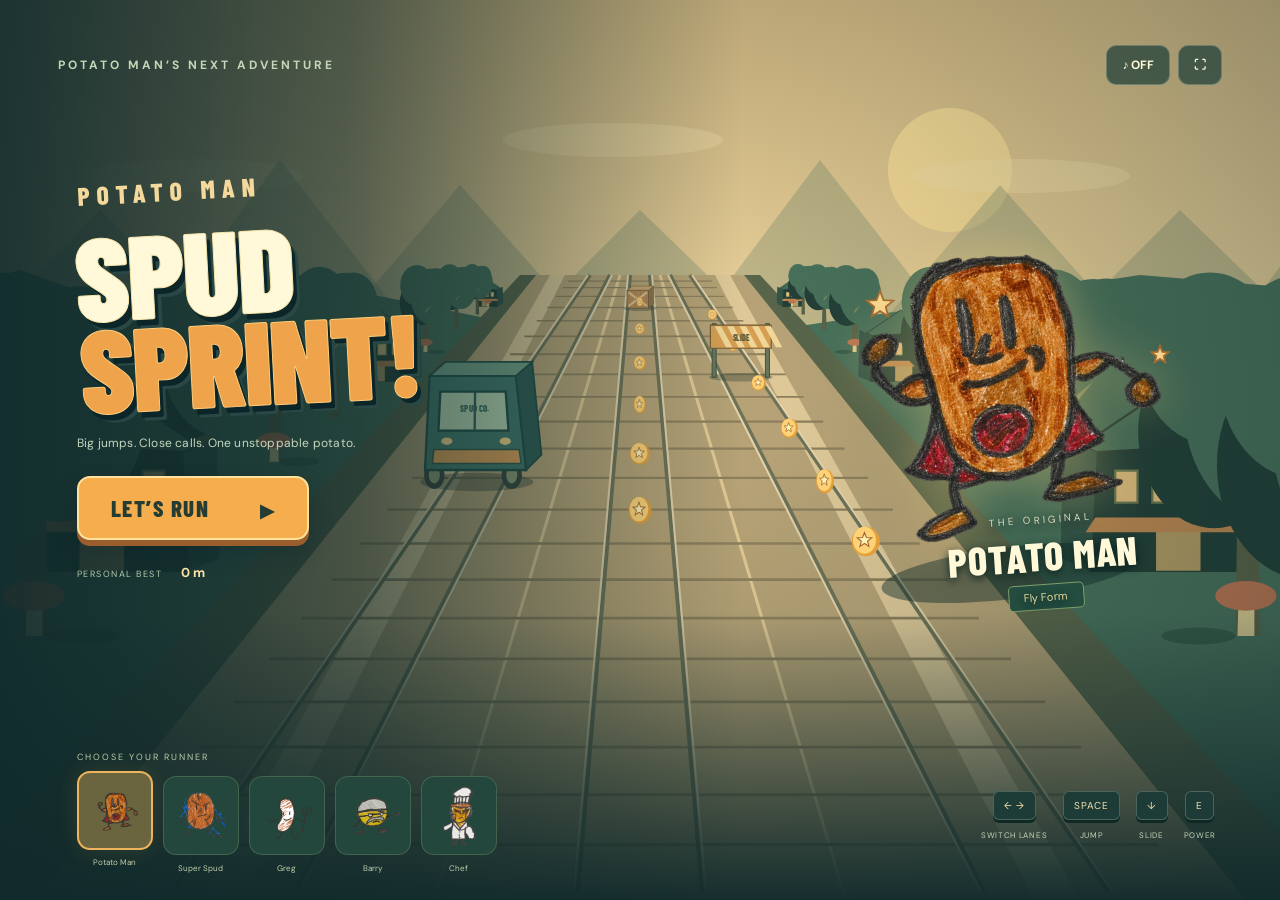
==== index.html @ bb44c64e "Build Spud Sprint full-screen runner with five Potato Man heroes Replace the website-style platforme" ====
<!doctype html><html lang="en"><head><meta charset="utf-8"><meta name="viewport" content="width=device-width,initial-scale=1,viewport-fit=cover"><meta name="theme-color" content="#172b2b"><title>Potato Man · Spud Sprint</title><link rel="stylesheet" href="style.css"></head><body>
<div id="game-shell"><canvas id="game" width="1600" height="900" aria-label="Three-lane Potato Man runner. Left and right change lanes, Space jumps, Down slides, E activates power, Escape pauses." tabindex="0"></canvas>
<div id="hud" class="hidden"><div class="hud-left"><button id="pause" aria-label="Pause">Ⅱ</button><span class="score-label">DISTANCE<strong id="distance">00000 m</strong></span></div><div class="hud-right"><span id="hearts">♥ ♥ ♥</span><span class="coin-counter">✦ <b id="coins">0</b></span><button id="power" aria-label="Activate hero power">ϟ <span id="power-label">READY</span></button></div></div>
<div id="menu" class="screen"><div class="menu-top"><span class="game-badge">POTATO MAN’S NEXT ADVENTURE</span><div><button id="sound" class="round" aria-label="Toggle sound">♪ OFF</button><button id="fullscreen" class="round" aria-label="Fullscreen">⛶</button></div></div><div class="title-block"><div class="mini-title">POTATO MAN</div><h1>SPUD<br><span>SPRINT!</span></h1><p>Big jumps. Close calls. One unstoppable potato.</p><button id="play" class="run-button">LET’S RUN <span>▶</span></button><div class="best">PERSONAL BEST <b id="best">0 m</b></div></div><div class="hero-caption"><span>THE ORIGINAL</span><b id="selected-name">POTATO MAN</b><small id="selected-power">Fly Form</small></div><div class="bottom-menu"><div class="crew"><span class="crew-label">CHOOSE YOUR RUNNER</span><div id="hero-list"></div></div><div class="control-guide"><span><kbd>← →</kbd> SWITCH LANES</span><span><kbd>SPACE</kbd> JUMP</span><span><kbd>↓</kbd> SLIDE</span><span><kbd>E</kbd> POWER</span></div></div></div>
<div id="overlay" class="screen hidden"><div class="result"><p id="result-kicker">TAKE A BREATHER</p><h2 id="result-title">PAUSED</h2><p id="result-message"></p><button id="resume" class="run-button">KEEP RUNNING ▶</button><button id="home" class="text-button">BACK TO MENU</button></div></div>
<div id="touch" class="hidden"><button data-action="left" aria-label="Left lane">◀</button><button data-action="right" aria-label="Right lane">▶</button><div></div><button data-action="slide" aria-label="Slide">↓</button><button data-action="jump" aria-label="Jump">↑</button></div><div id="toast" class="hidden"></div>
</div><script src="core.js"></script><script src="app.js"></script></body></html>
---- style.css ----
@import url('https://fonts.googleapis.com/css2?family=Barlow+Condensed:wght@600;700;800;900&family=DM+Sans:wght@500;600;700&display=swap');
*{box-sizing:border-box}html,body{margin:0;width:100%;height:100%;overflow:hidden;background:#152c2b;color:#fff9d9;font-family:'DM Sans',sans-serif;user-select:none}button{font:inherit;color:inherit;cursor:pointer;touch-action:manipulation}button:focus-visible,canvas:focus-visible{outline:3px solid #ffd36e;outline-offset:-4px}#game-shell{position:relative;width:100vw;height:100svh;overflow:hidden;background:#152c2b}canvas{position:absolute;inset:0;width:100%;height:100%;object-fit:cover;touch-action:none}.screen{position:absolute;inset:0}#menu{background:linear-gradient(90deg,#102a2be8 0%,#102a2b9c 28%,#17353100 58%),linear-gradient(0deg,#102a2bf5,transparent 32%)}.menu-top{position:absolute;top:5%;left:4.5%;right:4.5%;display:flex;align-items:center;justify-content:space-between}.game-badge{letter-spacing:3px;font:700 12px 'DM Sans',sans-serif;color:#c4d7b9}.round{border:1px solid #c5d5ba50;background:#183a36b0;padding:11px 15px;border-radius:10px;font-size:12px;font-weight:700;margin-left:8px}.title-block{position:absolute;left:6%;top:19%}.mini-title{font:800 clamp(16px,2vw,30px) 'Barlow Condensed','Arial Black',sans-serif;letter-spacing:7px;color:#f5d99c;transform:rotate(-3deg)}h1{font:900 clamp(64px,9.2vw,154px)/.78 'Barlow Condensed','Arial Black',sans-serif;letter-spacing:-2px;margin:20px 0 24px;transform:rotate(-3deg);text-shadow:4px 6px 0 #0c2528,7px 9px 0 #294744;-webkit-text-stroke:1px #f7e6ae}h1 span{color:#efa34a;-webkit-text-stroke:1px #ffcd7c}.title-block>p{font-size:12px;color:#c4d7be;letter-spacing:.2px;margin:29px 0 25px}.run-button{background:#f5ad4e;border:2px solid #ffe29b;border-radius:13px;color:#243c32;box-shadow:0 6px 0 #9a5d2d,0 12px 24px #061b253d;padding:16px 32px;min-width:210px;font:800 23px 'Barlow Condensed','Arial Black',sans-serif;letter-spacing:1.5px;transition:transform .15s,box-shadow .15s}.run-button span{margin-left:44px;font-size:18px}.run-button:hover{background:#ffc56d;transform:translateY(-2px)}.run-button:active{transform:translateY(4px);box-shadow:0 2px 0 #9a5d2d}.best{font-size:9px;letter-spacing:1.5px;margin:24px 0;color:#b7c8ae}.best b{margin-left:15px;color:#ffe3a6;font-size:13px;letter-spacing:0}.hero-caption{position:absolute;right:11%;top:57%;display:flex;flex-direction:column;align-items:center;transform:rotate(-4deg);text-shadow:0 3px 8px #102520}.hero-caption span{font-size:10px;letter-spacing:3px;color:#d9dabb}.hero-caption b{font:800 clamp(23px,3.1vw,48px) 'Barlow Condensed','Arial Black',sans-serif;letter-spacing:1px;margin:5px 0}.hero-caption small{background:#244c3f;padding:5px 15px;border:1px solid #7e9e6c;border-radius:5px;font-size:11px;color:#e3d79e}.bottom-menu{position:absolute;bottom:5%;left:6%;right:5%;display:flex;align-items:end;justify-content:space-between;gap:20px}.crew-label{font-size:9px;letter-spacing:2px;color:#b9cbaa;display:block;margin-bottom:13px}#hero-list{display:flex;gap:10px}.hero-card{position:relative;width:76px;height:79px;background:#23473c;border:1px solid #a6bb873d;border-radius:13px;padding:5px;transition:transform .15s}.hero-card.selected{border:2px solid #edb45d;background:#6a653e;box-shadow:0 0 22px #e7ad3c23;transform:translateY(-5px)}.hero-card img{width:100%;height:100%;object-fit:contain}.hero-card small{position:absolute;bottom:-19px;left:50%;translate:-50% 0;white-space:nowrap;font-size:8px;color:#c2d0ac}.control-guide{display:flex;gap:16px;margin-bottom:15px;color:#c2d4b8;font-size:8px;letter-spacing:.7px}.control-guide span{display:flex;flex-direction:column;align-items:center;gap:10px}kbd{font-family:inherit;font-size:10px;padding:7px 10px;border:1px solid #a3b9a655;border-radius:6px;background:#1d3b37;color:#f4dfad;box-shadow:0 3px 0 #102925}.hidden{display:none!important}#hud{position:absolute;top:4%;left:3%;right:3%;display:flex;justify-content:space-between;pointer-events:none}.hud-left,.hud-right{display:flex;gap:22px;align-items:start}.hud-right{align-items:center}#hud button{pointer-events:auto;border:1px solid #ecdfb270;border-radius:12px;background:#193c38ce}#pause{width:47px;height:45px;font-size:21px}.score-label{font-size:9px;letter-spacing:2px;color:#e7e9ce}.score-label strong{display:block;font:800 36px/1.2 'Barlow Condensed','Arial Black',sans-serif;color:#fff4d6;letter-spacing:1px}#hearts{color:#f1b581;font-size:22px;text-shadow:2px 2px #744333;letter-spacing:3px}.coin-counter{font-size:25px;color:#ffce66;text-shadow:2px 2px #614f24}.coin-counter b{font:800 31px 'Barlow Condensed','Arial Black',sans-serif;color:#fff6dc}#power{padding:10px 14px;color:#ffce66;font-size:21px}#power span{font-size:9px;letter-spacing:1px;vertical-align:middle;margin-left:5px}#overlay{display:grid;place-items:center;background:#102a2bc9;backdrop-filter:blur(5px)}.result{text-align:center;border:1px solid #a6b78855;background:#204039ed;padding:35px 60px;border-radius:24px;box-shadow:0 20px 90px #041c27aa;max-width:90vw}.result>p:first-child{font-size:10px;letter-spacing:3px;color:#d2d8b5}.result h2{font:900 75px/.9 'Barlow Condensed','Arial Black',sans-serif;letter-spacing:1px;color:#f4c36d;margin:22px 0}.result>p{font-size:13px;color:#d6e0bc;line-height:1.8}.result .run-button{margin:18px 0}.text-button{display:block;border:0;background:none;color:#b7caaa;font-size:10px;letter-spacing:1.5px;margin:10px auto;padding:10px}#toast{position:absolute;left:50%;top:18%;translate:-50% 0;background:#213e36db;border:1px solid #d0bb75;border-radius:10px;padding:12px 24px;font-size:12px;letter-spacing:1px;text-align:center;pointer-events:none}#touch{position:absolute;bottom:3%;left:3%;right:3%;display:none;gap:8px;pointer-events:none}#touch div{flex:1}#touch button{pointer-events:auto;border:1px solid #eadca780;background:#23453bc7;border-radius:12px;width:49px;height:45px;font-size:22px}@media(pointer:coarse){#touch:not(.hidden){display:flex}.control-guide{display:none}}@media(max-height:600px){h1{font-size:clamp(58px,8vw,110px);margin:13px 0}.title-block>p{margin:18px 0;font-size:10px}.mini-title{font-size:17px}.run-button{padding:10px 22px;min-width:170px;font-size:20px}.best{margin:13px 0;font-size:8px}.bottom-menu{bottom:6%}.hero-card{width:53px;height:56px}.hero-card small{font-size:7px}.crew-label{margin-bottom:8px}.title-block{top:18%}.hero-caption{top:60%}.result{padding:15px 40px}.result h2{font-size:52px;margin:12px 0}.result .run-button{margin:10px 0}.hud-left,.hud-right{gap:12px}.score-label strong{font-size:29px}#hearts{font-size:17px}}@media(max-width:600px) and (orientation:portrait){.game-badge{font-size:8px;letter-spacing:1px}.menu-top{top:3%}.round{padding:9px}.title-block{top:17%;left:8%}h1{font-size:95px}.mini-title{font-size:21px}.title-block>p{max-width:190px;font-size:11px;line-height:1.7}.hero-caption{right:7%;top:62%}.hero-caption b{font-size:30px}.hero-caption small{font-size:9px}.bottom-menu{left:7%;bottom:7%}.hero-card{width:52px;height:61px}#hero-list{gap:8px}.control-guide{display:none}#hud{top:3%}.hud-left,.hud-right{gap:8px}#hearts{font-size:15px;letter-spacing:1px}.score-label{font-size:7px}.score-label strong{font-size:25px}#power{padding:7px}#power span{font-size:8px}.coin-counter{font-size:18px}.coin-counter b{font-size:24px}#pause{width:34px;height:36px}.result{padding:25px}.result h2{font-size:58px}}
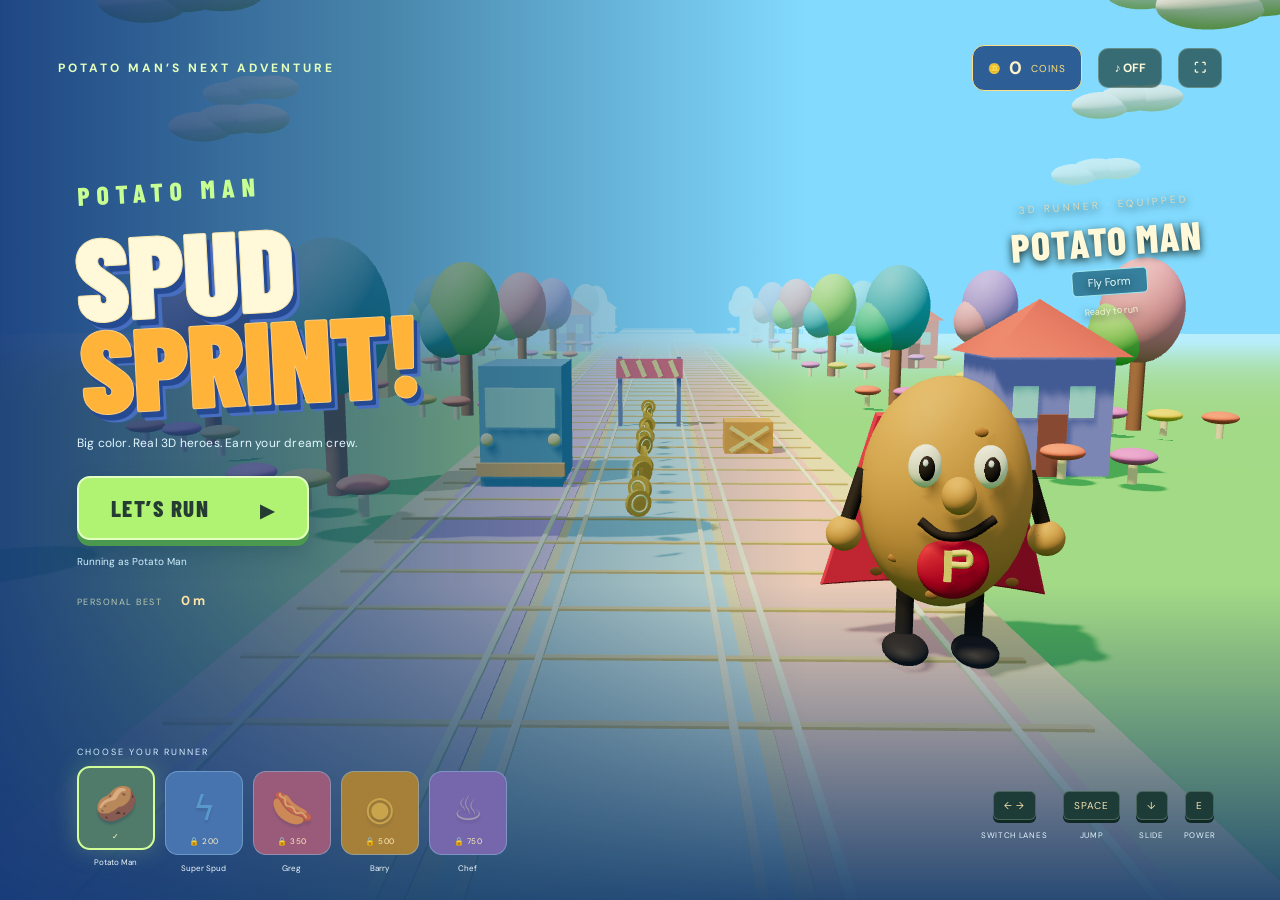
==== commit 0825f99d: "Add animated 3D heroes, colorful world and earned-coin character unlocks Preserve existing balances," ====
--- a/index.html
+++ b/index.html
@@ -1,7 +1,7 @@
 <!doctype html><html lang="en"><head><meta charset="utf-8"><meta name="viewport" content="width=device-width,initial-scale=1,viewport-fit=cover"><meta name="theme-color" content="#172b2b"><title>Potato Man · Spud Sprint</title><link rel="stylesheet" href="style.css"></head><body>
 <div id="game-shell"><canvas id="game" width="1600" height="900" aria-label="Three-lane Potato Man runner. Left and right change lanes, Space jumps, Down slides, E activates power, Escape pauses." tabindex="0"></canvas>
-<div id="hud" class="hidden"><div class="hud-left"><button id="pause" aria-label="Pause">Ⅱ</button><span class="score-label">DISTANCE<strong id="distance">00000 m</strong></span></div><div class="hud-right"><span id="hearts">♥ ♥ ♥</span><span class="coin-counter">✦ <b id="coins">0</b></span><button id="power" aria-label="Activate hero power">ϟ <span id="power-label">READY</span></button></div></div>
-<div id="menu" class="screen"><div class="menu-top"><span class="game-badge">POTATO MAN’S NEXT ADVENTURE</span><div><button id="sound" class="round" aria-label="Toggle sound">♪ OFF</button><button id="fullscreen" class="round" aria-label="Fullscreen">⛶</button></div></div><div class="title-block"><div class="mini-title">POTATO MAN</div><h1>SPUD<br><span>SPRINT!</span></h1><p>Big jumps. Close calls. One unstoppable potato.</p><button id="play" class="run-button">LET’S RUN <span>▶</span></button><div class="best">PERSONAL BEST <b id="best">0 m</b></div></div><div class="hero-caption"><span>THE ORIGINAL</span><b id="selected-name">POTATO MAN</b><small id="selected-power">Fly Form</small></div><div class="bottom-menu"><div class="crew"><span class="crew-label">CHOOSE YOUR RUNNER</span><div id="hero-list"></div></div><div class="control-guide"><span><kbd>← →</kbd> SWITCH LANES</span><span><kbd>SPACE</kbd> JUMP</span><span><kbd>↓</kbd> SLIDE</span><span><kbd>E</kbd> POWER</span></div></div></div>
+<div id="hud" class="hidden"><div class="hud-left"><button id="pause" aria-label="Pause">Ⅱ</button><span class="score-label">DISTANCE<strong id="distance">00000 m</strong></span></div><div class="hud-right"><span id="hearts">♥ ♥ ♥</span><span class="coin-counter">✦ <b id="coins">0</b><small id="wallet-run">BANK 0</small></span><button id="power" aria-label="Activate hero power">ϟ <span id="power-label">READY</span></button></div></div>
+<div id="menu" class="screen"><div class="menu-top"><span class="game-badge">POTATO MAN’S NEXT ADVENTURE</span><div class="menu-tools"><span class="wallet-badge">🪙 <b id="bank">0</b> COINS</span><button id="sound" class="round" aria-label="Toggle sound">♪ OFF</button><button id="fullscreen" class="round" aria-label="Fullscreen">⛶</button></div></div><div class="title-block"><div class="mini-title">POTATO MAN</div><h1>SPUD<br><span>SPRINT!</span></h1><p>Big color. Real 3D heroes. Earn your dream crew.</p><button id="play" class="run-button">LET’S RUN <span>▶</span></button><div id="equipped"></div><div class="best">PERSONAL BEST <b id="best">0 m</b></div></div><div class="hero-caption"><span id="hero-tag">3D RUNNER · EQUIPPED</span><b id="selected-name">POTATO MAN</b><small id="selected-power">Fly Form</small><button id="unlock" class="unlock-button hidden">UNLOCK</button><span id="unlock-note">Ready to run</span></div><div class="bottom-menu"><div class="crew"><span class="crew-label">CHOOSE YOUR RUNNER</span><div id="hero-list"></div></div><div class="control-guide"><span><kbd>← →</kbd> SWITCH LANES</span><span><kbd>SPACE</kbd> JUMP</span><span><kbd>↓</kbd> SLIDE</span><span><kbd>E</kbd> POWER</span></div></div></div>
 <div id="overlay" class="screen hidden"><div class="result"><p id="result-kicker">TAKE A BREATHER</p><h2 id="result-title">PAUSED</h2><p id="result-message"></p><button id="resume" class="run-button">KEEP RUNNING ▶</button><button id="home" class="text-button">BACK TO MENU</button></div></div>
 <div id="touch" class="hidden"><button data-action="left" aria-label="Left lane">◀</button><button data-action="right" aria-label="Right lane">▶</button><div></div><button data-action="slide" aria-label="Slide">↓</button><button data-action="jump" aria-label="Jump">↑</button></div><div id="toast" class="hidden"></div>
-</div><script src="core.js"></script><script src="app.js"></script></body></html>+</div><script src="three.min.js"></script><script src="core.js"></script><script src="wallet.js"></script><script src="renderer3d.js"></script><script src="app.js"></script></body></html>
--- a/style.css
+++ b/style.css
@@ -1,2 +1,7 @@
 @import url('https://fonts.googleapis.com/css2?family=Barlow+Condensed:wght@600;700;800;900&family=DM+Sans:wght@500;600;700&display=swap');
-*{box-sizing:border-box}html,body{margin:0;width:100%;height:100%;overflow:hidden;background:#152c2b;color:#fff9d9;font-family:'DM Sans',sans-serif;user-select:none}button{font:inherit;color:inherit;cursor:pointer;touch-action:manipulation}button:focus-visible,canvas:focus-visible{outline:3px solid #ffd36e;outline-offset:-4px}#game-shell{position:relative;width:100vw;height:100svh;overflow:hidden;background:#152c2b}canvas{position:absolute;inset:0;width:100%;height:100%;object-fit:cover;touch-action:none}.screen{position:absolute;inset:0}#menu{background:linear-gradient(90deg,#102a2be8 0%,#102a2b9c 28%,#17353100 58%),linear-gradient(0deg,#102a2bf5,transparent 32%)}.menu-top{position:absolute;top:5%;left:4.5%;right:4.5%;display:flex;align-items:center;justify-content:space-between}.game-badge{letter-spacing:3px;font:700 12px 'DM Sans',sans-serif;color:#c4d7b9}.round{border:1px solid #c5d5ba50;background:#183a36b0;padding:11px 15px;border-radius:10px;font-size:12px;font-weight:700;margin-left:8px}.title-block{position:absolute;left:6%;top:19%}.mini-title{font:800 clamp(16px,2vw,30px) 'Barlow Condensed','Arial Black',sans-serif;letter-spacing:7px;color:#f5d99c;transform:rotate(-3deg)}h1{font:900 clamp(64px,9.2vw,154px)/.78 'Barlow Condensed','Arial Black',sans-serif;letter-spacing:-2px;margin:20px 0 24px;transform:rotate(-3deg);text-shadow:4px 6px 0 #0c2528,7px 9px 0 #294744;-webkit-text-stroke:1px #f7e6ae}h1 span{color:#efa34a;-webkit-text-stroke:1px #ffcd7c}.title-block>p{font-size:12px;color:#c4d7be;letter-spacing:.2px;margin:29px 0 25px}.run-button{background:#f5ad4e;border:2px solid #ffe29b;border-radius:13px;color:#243c32;box-shadow:0 6px 0 #9a5d2d,0 12px 24px #061b253d;padding:16px 32px;min-width:210px;font:800 23px 'Barlow Condensed','Arial Black',sans-serif;letter-spacing:1.5px;transition:transform .15s,box-shadow .15s}.run-button span{margin-left:44px;font-size:18px}.run-button:hover{background:#ffc56d;transform:translateY(-2px)}.run-button:active{transform:translateY(4px);box-shadow:0 2px 0 #9a5d2d}.best{font-size:9px;letter-spacing:1.5px;margin:24px 0;color:#b7c8ae}.best b{margin-left:15px;color:#ffe3a6;font-size:13px;letter-spacing:0}.hero-caption{position:absolute;right:11%;top:57%;display:flex;flex-direction:column;align-items:center;transform:rotate(-4deg);text-shadow:0 3px 8px #102520}.hero-caption span{font-size:10px;letter-spacing:3px;color:#d9dabb}.hero-caption b{font:800 clamp(23px,3.1vw,48px) 'Barlow Condensed','Arial Black',sans-serif;letter-spacing:1px;margin:5px 0}.hero-caption small{background:#244c3f;padding:5px 15px;border:1px solid #7e9e6c;border-radius:5px;font-size:11px;color:#e3d79e}.bottom-menu{position:absolute;bottom:5%;left:6%;right:5%;display:flex;align-items:end;justify-content:space-between;gap:20px}.crew-label{font-size:9px;letter-spacing:2px;color:#b9cbaa;display:block;margin-bottom:13px}#hero-list{display:flex;gap:10px}.hero-card{position:relative;width:76px;height:79px;background:#23473c;border:1px solid #a6bb873d;border-radius:13px;padding:5px;transition:transform .15s}.hero-card.selected{border:2px solid #edb45d;background:#6a653e;box-shadow:0 0 22px #e7ad3c23;transform:translateY(-5px)}.hero-card img{width:100%;height:100%;object-fit:contain}.hero-card small{position:absolute;bottom:-19px;left:50%;translate:-50% 0;white-space:nowrap;font-size:8px;color:#c2d0ac}.control-guide{display:flex;gap:16px;margin-bottom:15px;color:#c2d4b8;font-size:8px;letter-spacing:.7px}.control-guide span{display:flex;flex-direction:column;align-items:center;gap:10px}kbd{font-family:inherit;font-size:10px;padding:7px 10px;border:1px solid #a3b9a655;border-radius:6px;background:#1d3b37;color:#f4dfad;box-shadow:0 3px 0 #102925}.hidden{display:none!important}#hud{position:absolute;top:4%;left:3%;right:3%;display:flex;justify-content:space-between;pointer-events:none}.hud-left,.hud-right{display:flex;gap:22px;align-items:start}.hud-right{align-items:center}#hud button{pointer-events:auto;border:1px solid #ecdfb270;border-radius:12px;background:#193c38ce}#pause{width:47px;height:45px;font-size:21px}.score-label{font-size:9px;letter-spacing:2px;color:#e7e9ce}.score-label strong{display:block;font:800 36px/1.2 'Barlow Condensed','Arial Black',sans-serif;color:#fff4d6;letter-spacing:1px}#hearts{color:#f1b581;font-size:22px;text-shadow:2px 2px #744333;letter-spacing:3px}.coin-counter{font-size:25px;color:#ffce66;text-shadow:2px 2px #614f24}.coin-counter b{font:800 31px 'Barlow Condensed','Arial Black',sans-serif;color:#fff6dc}#power{padding:10px 14px;color:#ffce66;font-size:21px}#power span{font-size:9px;letter-spacing:1px;vertical-align:middle;margin-left:5px}#overlay{display:grid;place-items:center;background:#102a2bc9;backdrop-filter:blur(5px)}.result{text-align:center;border:1px solid #a6b78855;background:#204039ed;padding:35px 60px;border-radius:24px;box-shadow:0 20px 90px #041c27aa;max-width:90vw}.result>p:first-child{font-size:10px;letter-spacing:3px;color:#d2d8b5}.result h2{font:900 75px/.9 'Barlow Condensed','Arial Black',sans-serif;letter-spacing:1px;color:#f4c36d;margin:22px 0}.result>p{font-size:13px;color:#d6e0bc;line-height:1.8}.result .run-button{margin:18px 0}.text-button{display:block;border:0;background:none;color:#b7caaa;font-size:10px;letter-spacing:1.5px;margin:10px auto;padding:10px}#toast{position:absolute;left:50%;top:18%;translate:-50% 0;background:#213e36db;border:1px solid #d0bb75;border-radius:10px;padding:12px 24px;font-size:12px;letter-spacing:1px;text-align:center;pointer-events:none}#touch{position:absolute;bottom:3%;left:3%;right:3%;display:none;gap:8px;pointer-events:none}#touch div{flex:1}#touch button{pointer-events:auto;border:1px solid #eadca780;background:#23453bc7;border-radius:12px;width:49px;height:45px;font-size:22px}@media(pointer:coarse){#touch:not(.hidden){display:flex}.control-guide{display:none}}@media(max-height:600px){h1{font-size:clamp(58px,8vw,110px);margin:13px 0}.title-block>p{margin:18px 0;font-size:10px}.mini-title{font-size:17px}.run-button{padding:10px 22px;min-width:170px;font-size:20px}.best{margin:13px 0;font-size:8px}.bottom-menu{bottom:6%}.hero-card{width:53px;height:56px}.hero-card small{font-size:7px}.crew-label{margin-bottom:8px}.title-block{top:18%}.hero-caption{top:60%}.result{padding:15px 40px}.result h2{font-size:52px;margin:12px 0}.result .run-button{margin:10px 0}.hud-left,.hud-right{gap:12px}.score-label strong{font-size:29px}#hearts{font-size:17px}}@media(max-width:600px) and (orientation:portrait){.game-badge{font-size:8px;letter-spacing:1px}.menu-top{top:3%}.round{padding:9px}.title-block{top:17%;left:8%}h1{font-size:95px}.mini-title{font-size:21px}.title-block>p{max-width:190px;font-size:11px;line-height:1.7}.hero-caption{right:7%;top:62%}.hero-caption b{font-size:30px}.hero-caption small{font-size:9px}.bottom-menu{left:7%;bottom:7%}.hero-card{width:52px;height:61px}#hero-list{gap:8px}.control-guide{display:none}#hud{top:3%}.hud-left,.hud-right{gap:8px}#hearts{font-size:15px;letter-spacing:1px}.score-label{font-size:7px}.score-label strong{font-size:25px}#power{padding:7px}#power span{font-size:8px}.coin-counter{font-size:18px}.coin-counter b{font-size:24px}#pause{width:34px;height:36px}.result{padding:25px}.result h2{font-size:58px}}+*{box-sizing:border-box}html,body{margin:0;width:100%;height:100%;overflow:hidden;background:#152c2b;color:#fff9d9;font-family:'DM Sans',sans-serif;user-select:none}button{font:inherit;color:inherit;cursor:pointer;touch-action:manipulation}button:focus-visible,canvas:focus-visible{outline:3px solid #ffd36e;outline-offset:-4px}#game-shell{position:relative;width:100vw;height:100svh;overflow:hidden;background:#152c2b}canvas{position:absolute;inset:0;width:100%;height:100%;object-fit:cover;touch-action:none}.screen{position:absolute;inset:0}#menu{background:linear-gradient(90deg,#102a2be8 0%,#102a2b9c 28%,#17353100 58%),linear-gradient(0deg,#102a2bf5,transparent 32%)}.menu-top{position:absolute;top:5%;left:4.5%;right:4.5%;display:flex;align-items:center;justify-content:space-between}.game-badge{letter-spacing:3px;font:700 12px 'DM Sans',sans-serif;color:#c4d7b9}.round{border:1px solid #c5d5ba50;background:#183a36b0;padding:11px 15px;border-radius:10px;font-size:12px;font-weight:700;margin-left:8px}.title-block{position:absolute;left:6%;top:19%}.mini-title{font:800 clamp(16px,2vw,30px) 'Barlow Condensed','Arial Black',sans-serif;letter-spacing:7px;color:#f5d99c;transform:rotate(-3deg)}h1{font:900 clamp(64px,9.2vw,154px)/.78 'Barlow Condensed','Arial Black',sans-serif;letter-spacing:-2px;margin:20px 0 24px;transform:rotate(-3deg);text-shadow:4px 6px 0 #0c2528,7px 9px 0 #294744;-webkit-text-stroke:1px #f7e6ae}h1 span{color:#efa34a;-webkit-text-stroke:1px #ffcd7c}.title-block>p{font-size:12px;color:#c4d7be;letter-spacing:.2px;margin:29px 0 25px}.run-button{background:#f5ad4e;border:2px solid #ffe29b;border-radius:13px;color:#243c32;box-shadow:0 6px 0 #9a5d2d,0 12px 24px #061b253d;padding:16px 32px;min-width:210px;font:800 23px 'Barlow Condensed','Arial Black',sans-serif;letter-spacing:1.5px;transition:transform .15s,box-shadow .15s}.run-button span{margin-left:44px;font-size:18px}.run-button:hover{background:#ffc56d;transform:translateY(-2px)}.run-button:active{transform:translateY(4px);box-shadow:0 2px 0 #9a5d2d}.best{font-size:9px;letter-spacing:1.5px;margin:24px 0;color:#b7c8ae}.best b{margin-left:15px;color:#ffe3a6;font-size:13px;letter-spacing:0}.hero-caption{position:absolute;right:11%;top:57%;display:flex;flex-direction:column;align-items:center;transform:rotate(-4deg);text-shadow:0 3px 8px #102520}.hero-caption span{font-size:10px;letter-spacing:3px;color:#d9dabb}.hero-caption b{font:800 clamp(23px,3.1vw,48px) 'Barlow Condensed','Arial Black',sans-serif;letter-spacing:1px;margin:5px 0}.hero-caption small{background:#244c3f;padding:5px 15px;border:1px solid #7e9e6c;border-radius:5px;font-size:11px;color:#e3d79e}.bottom-menu{position:absolute;bottom:5%;left:6%;right:5%;display:flex;align-items:end;justify-content:space-between;gap:20px}.crew-label{font-size:9px;letter-spacing:2px;color:#b9cbaa;display:block;margin-bottom:13px}#hero-list{display:flex;gap:10px}.hero-card{position:relative;width:76px;height:79px;background:#23473c;border:1px solid #a6bb873d;border-radius:13px;padding:5px;transition:transform .15s}.hero-card.selected{border:2px solid #edb45d;background:#6a653e;box-shadow:0 0 22px #e7ad3c23;transform:translateY(-5px)}.hero-card img{width:100%;height:100%;object-fit:contain}.hero-card small{position:absolute;bottom:-19px;left:50%;translate:-50% 0;white-space:nowrap;font-size:8px;color:#c2d0ac}.control-guide{display:flex;gap:16px;margin-bottom:15px;color:#c2d4b8;font-size:8px;letter-spacing:.7px}.control-guide span{display:flex;flex-direction:column;align-items:center;gap:10px}kbd{font-family:inherit;font-size:10px;padding:7px 10px;border:1px solid #a3b9a655;border-radius:6px;background:#1d3b37;color:#f4dfad;box-shadow:0 3px 0 #102925}.hidden{display:none!important}#hud{position:absolute;top:4%;left:3%;right:3%;display:flex;justify-content:space-between;pointer-events:none}.hud-left,.hud-right{display:flex;gap:22px;align-items:start}.hud-right{align-items:center}#hud button{pointer-events:auto;border:1px solid #ecdfb270;border-radius:12px;background:#193c38ce}#pause{width:47px;height:45px;font-size:21px}.score-label{font-size:9px;letter-spacing:2px;color:#e7e9ce}.score-label strong{display:block;font:800 36px/1.2 'Barlow Condensed','Arial Black',sans-serif;color:#fff4d6;letter-spacing:1px}#hearts{color:#f1b581;font-size:22px;text-shadow:2px 2px #744333;letter-spacing:3px}.coin-counter{font-size:25px;color:#ffce66;text-shadow:2px 2px #614f24}.coin-counter b{font:800 31px 'Barlow Condensed','Arial Black',sans-serif;color:#fff6dc}#power{padding:10px 14px;color:#ffce66;font-size:21px}#power span{font-size:9px;letter-spacing:1px;vertical-align:middle;margin-left:5px}#overlay{display:grid;place-items:center;background:#102a2bc9;backdrop-filter:blur(5px)}.result{text-align:center;border:1px solid #a6b78855;background:#204039ed;padding:35px 60px;border-radius:24px;box-shadow:0 20px 90px #041c27aa;max-width:90vw}.result>p:first-child{font-size:10px;letter-spacing:3px;color:#d2d8b5}.result h2{font:900 75px/.9 'Barlow Condensed','Arial Black',sans-serif;letter-spacing:1px;color:#f4c36d;margin:22px 0}.result>p{font-size:13px;color:#d6e0bc;line-height:1.8}.result .run-button{margin:18px 0}.text-button{display:block;border:0;background:none;color:#b7caaa;font-size:10px;letter-spacing:1.5px;margin:10px auto;padding:10px}#toast{position:absolute;left:50%;top:18%;translate:-50% 0;background:#213e36db;border:1px solid #d0bb75;border-radius:10px;padding:12px 24px;font-size:12px;letter-spacing:1px;text-align:center;pointer-events:none}#touch{position:absolute;bottom:3%;left:3%;right:3%;display:none;gap:8px;pointer-events:none}#touch div{flex:1}#touch button{pointer-events:auto;border:1px solid #eadca780;background:#23453bc7;border-radius:12px;width:49px;height:45px;font-size:22px}@media(pointer:coarse){#touch:not(.hidden){display:flex}.control-guide{display:none}}@media(max-height:600px){h1{font-size:clamp(58px,8vw,110px);margin:13px 0}.title-block>p{margin:18px 0;font-size:10px}.mini-title{font-size:17px}.run-button{padding:10px 22px;min-width:170px;font-size:20px}.best{margin:13px 0;font-size:8px}.bottom-menu{bottom:6%}.hero-card{width:53px;height:56px}.hero-card small{font-size:7px}.crew-label{margin-bottom:8px}.title-block{top:18%}.hero-caption{top:60%}.result{padding:15px 40px}.result h2{font-size:52px;margin:12px 0}.result .run-button{margin:10px 0}.hud-left,.hud-right{gap:12px}.score-label strong{font-size:29px}#hearts{font-size:17px}}@media(max-width:600px) and (orientation:portrait){.game-badge{font-size:8px;letter-spacing:1px}.menu-top{top:3%}.round{padding:9px}.title-block{top:17%;left:8%}h1{font-size:95px}.mini-title{font-size:21px}.title-block>p{max-width:190px;font-size:11px;line-height:1.7}.hero-caption{right:7%;top:62%}.hero-caption b{font-size:30px}.hero-caption small{font-size:9px}.bottom-menu{left:7%;bottom:7%}.hero-card{width:52px;height:61px}#hero-list{gap:8px}.control-guide{display:none}#hud{top:3%}.hud-left,.hud-right{gap:8px}#hearts{font-size:15px;letter-spacing:1px}.score-label{font-size:7px}.score-label strong{font-size:25px}#power{padding:7px}#power span{font-size:8px}.coin-counter{font-size:18px}.coin-counter b{font-size:24px}#pause{width:34px;height:36px}.result{padding:25px}.result h2{font-size:58px}}
+/* 3D edition: bright arcade color, coin wallet and unlock shop. */
+#menu{background:linear-gradient(90deg,#173b7aed 0%,#204a7196 30%,#215e6500 63%),linear-gradient(0deg,#153d6de8,transparent 35%)}
+.game-badge{color:#e4ffbc}.mini-title{color:#c8ff92}h1{text-shadow:4px 6px 0 #254a92,7px 9px 0 #486ec0}h1 span{color:#ffb339}.run-button{background:#b0f271;border-color:#e2ffc1;box-shadow:0 6px 0 #4b994f,0 12px 24px #123b4b4d}.run-button:hover{background:#ceff9a}.title-block>p{color:#e3f8ff}.menu-tools{display:flex;align-items:center;gap:8px}.wallet-badge{display:flex;align-items:center;gap:8px;background:#214d86dd;border:1px solid #ffdd85;padding:10px 15px;border-radius:12px;font-size:10px;letter-spacing:1px;color:#ffdf78}.wallet-badge b{font-size:18px;color:#fff2c9}.hero-caption{right:10%;top:59%}.hero-caption small{background:#367f9d;border-color:#a2e9f0;color:#eaffff}.hero-card{background:#355b8f;border:1px solid #8abce088;width:78px;height:84px}.hero-card:nth-child(2){background:#4773af}.hero-card:nth-child(3){background:#9a5a79}.hero-card:nth-child(4){background:#a67f38}.hero-card:nth-child(5){background:#7666ac}.hero-card.selected{background:#507b6a;border-color:#d2ff98;box-shadow:0 0 24px #b4e97744}.hero-card.locked .hero-icon{opacity:.55}.hero-icon{display:block;font-size:34px;line-height:55px;filter:drop-shadow(0 3px 1px #233c5555)}.card-status{display:block;font-size:8px;letter-spacing:.5px;color:#fff0bc}.hero-card small{color:#eef7fe}.unlock-button{margin-top:12px;padding:11px 18px;border:1px solid #fff1ac;background:#ffba4b;color:#4c3e55;border-radius:9px;box-shadow:0 4px 0 #a96a40;font:800 18px 'Barlow Condensed',sans-serif;letter-spacing:1px}.unlock-button:disabled{opacity:.75;box-shadow:none;cursor:default;background:#55799e;color:#e8f0ff;border-color:#8da7bf}#unlock-note{margin-top:10px;font-size:9px;letter-spacing:0;color:#f2f7d7}#equipped{margin-top:15px;color:#d3f1ff;font-size:10px}.coin-counter{position:relative}.coin-counter small{display:block;font-size:8px;color:#d6f6ff;letter-spacing:1px;text-shadow:none}.control-guide{color:#e1f5fe}.crew-label{color:#d4edff}.result{background:#234d7cf2;border-color:#9fe0d8}.render-error{position:absolute;inset:0;display:grid;place-content:center;text-align:center;padding:30px;background:#254d7b}.render-error p{max-width:450px;line-height:1.7}#toast{border-color:#dcff9c;background:#25547beb}@media(max-height:600px){.hero-card{width:58px;height:61px}.hero-icon{font-size:25px;line-height:35px}.card-status{font-size:7px}.hero-caption{top:57%}.unlock-button{padding:7px 12px;font-size:15px;margin-top:8px}#unlock-note{margin-top:7px;font-size:8px}.wallet-badge{padding:7px 11px}.wallet-badge b{font-size:15px}#equipped{margin-top:11px}}@media(max-width:600px) and (orientation:portrait){.wallet-badge{padding:7px;font-size:0}.wallet-badge b{font-size:14px}.menu-tools{gap:2px}.game-badge{max-width:140px;line-height:1.8}.hero-caption{top:60%;right:5%}.hero-card{width:50px;height:64px}.hero-icon{font-size:26px;line-height:36px}.card-status{font-size:7px}.unlock-button{padding:8px;font-size:14px}.hero-caption b{font-size:25px}.hero-caption span:first-child{font-size:8px}}
+
+.hero-caption{right:6%;top:22%}@media(max-height:600px){.hero-caption{top:23%;right:5%}}@media(max-width:600px) and (orientation:portrait){.hero-caption{top:57%;right:5%}}
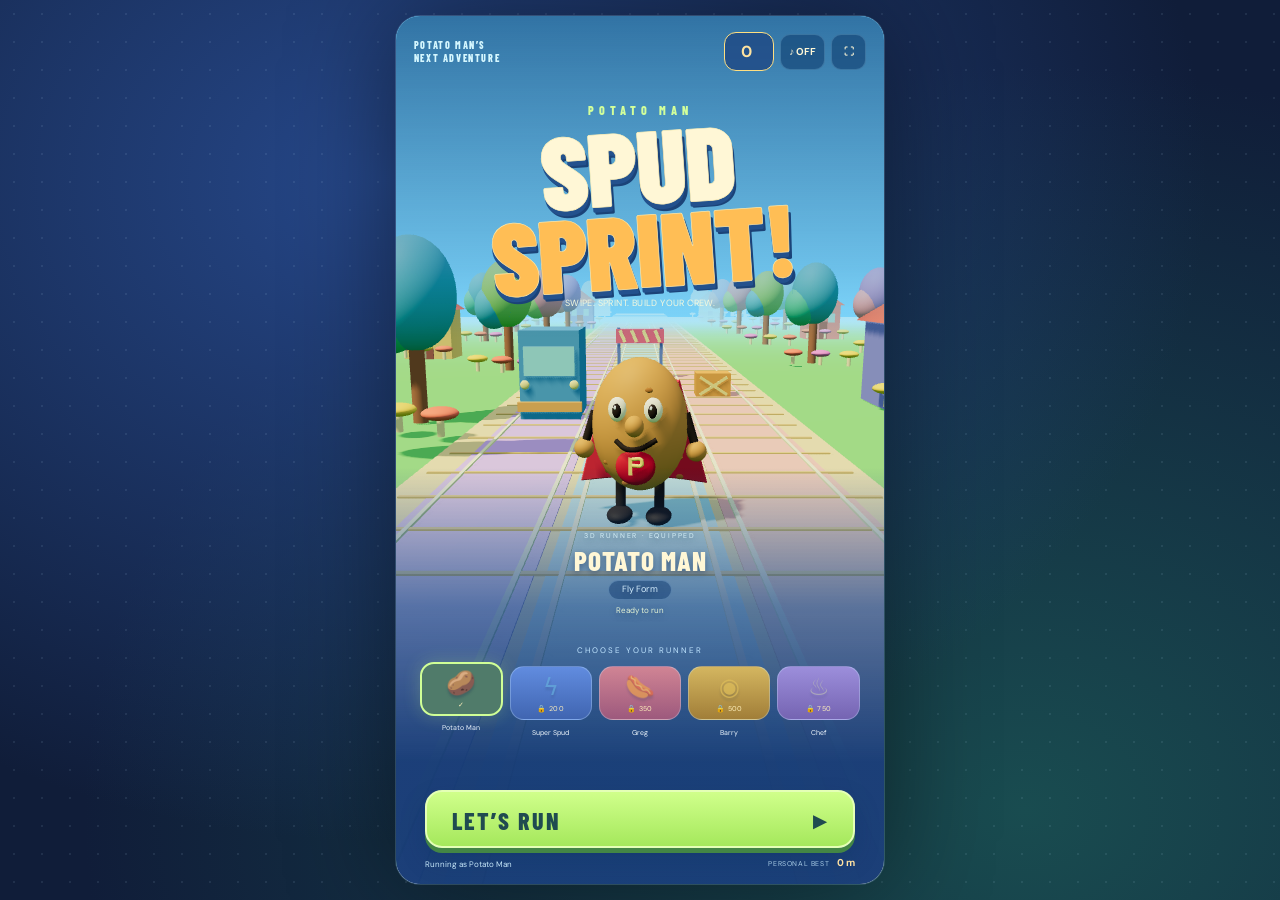
==== commit d3ed7106: "Use the portrait layout in the browser game" ====
--- a/index.html
+++ b/index.html
@@ -1,7 +1,7 @@
-<!doctype html><html lang="en"><head><meta charset="utf-8"><meta name="viewport" content="width=device-width,initial-scale=1,viewport-fit=cover"><meta name="theme-color" content="#172b2b"><title>Potato Man · Spud Sprint</title><link rel="stylesheet" href="style.css"></head><body>
+<!doctype html><html lang="en"><head><meta charset="utf-8"><meta name="viewport" content="width=device-width,initial-scale=1,viewport-fit=cover"><meta name="theme-color" content="#172b2b"><title>Potato Man · Spud Sprint</title><link rel="stylesheet" href="style.css"><link rel="stylesheet" href="portrait.css"></head><body>
 <div id="game-shell"><canvas id="game" width="1600" height="900" aria-label="Three-lane Potato Man runner. Left and right change lanes, Space jumps, Down slides, E activates power, Escape pauses." tabindex="0"></canvas>
 <div id="hud" class="hidden"><div class="hud-left"><button id="pause" aria-label="Pause">Ⅱ</button><span class="score-label">DISTANCE<strong id="distance">00000 m</strong></span></div><div class="hud-right"><span id="hearts">♥ ♥ ♥</span><span class="coin-counter">✦ <b id="coins">0</b><small id="wallet-run">BANK 0</small></span><button id="power" aria-label="Activate hero power">ϟ <span id="power-label">READY</span></button></div></div>
-<div id="menu" class="screen"><div class="menu-top"><span class="game-badge">POTATO MAN’S NEXT ADVENTURE</span><div class="menu-tools"><span class="wallet-badge">🪙 <b id="bank">0</b> COINS</span><button id="sound" class="round" aria-label="Toggle sound">♪ OFF</button><button id="fullscreen" class="round" aria-label="Fullscreen">⛶</button></div></div><div class="title-block"><div class="mini-title">POTATO MAN</div><h1>SPUD<br><span>SPRINT!</span></h1><p>Big color. Real 3D heroes. Earn your dream crew.</p><button id="play" class="run-button">LET’S RUN <span>▶</span></button><div id="equipped"></div><div class="best">PERSONAL BEST <b id="best">0 m</b></div></div><div class="hero-caption"><span id="hero-tag">3D RUNNER · EQUIPPED</span><b id="selected-name">POTATO MAN</b><small id="selected-power">Fly Form</small><button id="unlock" class="unlock-button hidden">UNLOCK</button><span id="unlock-note">Ready to run</span></div><div class="bottom-menu"><div class="crew"><span class="crew-label">CHOOSE YOUR RUNNER</span><div id="hero-list"></div></div><div class="control-guide"><span><kbd>← →</kbd> SWITCH LANES</span><span><kbd>SPACE</kbd> JUMP</span><span><kbd>↓</kbd> SLIDE</span><span><kbd>E</kbd> POWER</span></div></div></div>
+<div id="menu" class="screen"><div class="menu-top"><span class="game-badge">POTATO MAN’S NEXT ADVENTURE</span><div class="menu-tools"><span class="wallet-badge">🪙 <b id="bank">0</b> COINS</span><button id="sound" class="round" aria-label="Toggle sound">♪ OFF</button><button id="fullscreen" class="round" aria-label="Fullscreen">⛶</button></div></div><div class="title-block"><div class="mini-title">POTATO MAN</div><h1>SPUD<br><span>SPRINT!</span></h1><p>SWIPE. SPRINT. BUILD YOUR CREW.</p><button id="play" class="run-button">LET’S RUN <span>▶</span></button><div id="equipped"></div><div class="best">PERSONAL BEST <b id="best">0 m</b></div></div><div class="hero-caption"><span id="hero-tag">3D RUNNER · EQUIPPED</span><b id="selected-name">POTATO MAN</b><small id="selected-power">Fly Form</small><button id="unlock" class="unlock-button hidden">UNLOCK</button><span id="unlock-note">Ready to run</span></div><div class="bottom-menu"><div class="crew"><span class="crew-label">CHOOSE YOUR RUNNER</span><div id="hero-list"></div></div><div class="control-guide"><span><kbd>← →</kbd> SWITCH LANES</span><span><kbd>SPACE</kbd> JUMP</span><span><kbd>↓</kbd> SLIDE</span><span><kbd>E</kbd> POWER</span></div></div></div>
 <div id="overlay" class="screen hidden"><div class="result"><p id="result-kicker">TAKE A BREATHER</p><h2 id="result-title">PAUSED</h2><p id="result-message"></p><button id="resume" class="run-button">KEEP RUNNING ▶</button><button id="home" class="text-button">BACK TO MENU</button></div></div>
 <div id="touch" class="hidden"><button data-action="left" aria-label="Left lane">◀</button><button data-action="right" aria-label="Right lane">▶</button><div></div><button data-action="slide" aria-label="Slide">↓</button><button data-action="jump" aria-label="Jump">↑</button></div><div id="toast" class="hidden"></div>
 </div><script src="three.min.js"></script><script src="core.js"></script><script src="wallet.js"></script><script src="renderer3d.js"></script><script src="app.js"></script></body></html>
--- a/portrait.css
+++ b/portrait.css
@@ -0,0 +1,13 @@
+:root{--cream:#fff7d6;--lime:#bcf46b;--gold:#ffc963}html,body{margin:0;width:100%;height:100%;overflow:hidden}body{display:grid;place-items:center;background:radial-gradient(ellipse at 30% 20%,#26488a,transparent 65%),radial-gradient(ellipse at 80% 90%,#194c50,transparent 65%),#101d39;color:var(--cream)}body:before{content:'';position:fixed;inset:0;pointer-events:none;background-image:radial-gradient(#c2e6ff18 1px,transparent 1px);background-size:28px 28px}
+#game-shell{position:relative;width:min(100vw,calc(100svh * .5625));height:100svh;overflow:hidden;background:#82dbff;isolation:isolate;box-shadow:0 0 0 1px #a7d9ff33,0 0 110px #0007}canvas{inset:0;width:100%;height:100%;object-fit:fill;display:block}.screen{inset:0}#menu{background:linear-gradient(180deg,#1c578cc9 0%,#3377ac45 29%,transparent 37%,transparent 52%,#1b4b8eaf 68%,#173c76fa 86%)}
+.menu-top{top:max(16px,env(safe-area-inset-top));left:18px;right:18px;gap:8px}.game-badge{font:800 10px 'Barlow Condensed',sans-serif;letter-spacing:1.6px;max-width:95px;line-height:1.25;color:#d5f7ff}.menu-tools{gap:6px}.wallet-badge{gap:5px;padding:8px 10px;border:1px solid #ffdf81;border-radius:12px;background:#204a86d9;font-size:0;white-space:nowrap}.wallet-badge b{font-size:16px;color:#ffe3a0}.round{height:36px;min-width:35px;padding:8px;background:#184a7bbb;border:1px solid #8bc5e944;border-radius:10px;font-size:10px;margin:0}
+.title-block{display:contents}.mini-title{position:absolute;top:10%;left:0;right:0;text-align:center;font:800 12px 'Barlow Condensed',sans-serif;letter-spacing:5px;color:#d2ff9b;transform:none}h1{position:absolute;top:12.3%;left:0;right:0;margin:0;text-align:center;font:900 clamp(65px,calc(100svh * .115),105px)/.8 'Barlow Condensed','Arial Black',sans-serif;letter-spacing:-1px;transform:rotate(-4deg);text-shadow:0 5px 0 #23518d,2px 7px 0 #1b4378;-webkit-text-stroke:.7px #fff1b9}h1 span{color:#ffbe55;-webkit-text-stroke:.7px #ffe6a5}.title-block>p{position:absolute;top:32.4%;left:10px;right:10px;max-width:none;margin:0;text-align:center;font-size:9px;letter-spacing:.4px;color:#f4f9df}.run-button{border:2px solid #e4ffb6;border-radius:17px;background:linear-gradient(#d0ff8b,#a5e85c);color:#204b50;box-shadow:0 5px 0 #438645,0 12px 25px #08295544;padding:14px 25px;font:800 24px 'Barlow Condensed',sans-serif;letter-spacing:2px;min-width:0}.run-button span{float:right;font-size:17px;margin:4px 0 0}.run-button:hover{background:linear-gradient(#dcffa7,#baf479)}#play{position:absolute;bottom:max(36px,calc(env(safe-area-inset-bottom) + 24px));left:6%;width:88%;height:58px;text-align:left}#equipped{position:absolute;bottom:15px;left:6%;margin:0;font-size:8px;color:#c8e9fb}.best{position:absolute;bottom:15px;right:6%;font-size:7px;letter-spacing:.6px;color:#a8cbe5;margin:0}.best b{font-size:10px;color:#ffe2a2;margin-left:5px}
+.hero-caption{top:59.5%;left:5%;right:5%;gap:4px;text-align:center;line-height:1.1;transform:none;text-shadow:0 2px 6px #1b365e88}#hero-tag{font-size:7px;letter-spacing:1.8px;color:#d7f1f8}.hero-caption b{font:800 27px 'Barlow Condensed',sans-serif;letter-spacing:1px;margin:0}.hero-caption small{font-size:9px;color:#d5efff;background:#1d477b9e;border:1px solid #b6e2ff44;border-radius:20px;padding:4px 13px}#unlock-note{font-size:8px;color:#e5f4d5;margin-top:2px}.unlock-button{padding:9px 17px;border-radius:10px;font-size:16px;margin-top:3px}.unlock-button:disabled{background:#4c77a5;color:#caddeb;border-color:#88a7c4}
+.bottom-menu{top:76%;bottom:auto;left:5%;right:5%;display:block}.crew-label{display:block;text-align:center;font-size:8px;letter-spacing:2px;color:#bfe4ff;margin-bottom:11px}#hero-list{display:grid;grid-template-columns:repeat(5,minmax(0,1fr));gap:7px}.hero-card{min-width:0;width:auto;height:66px;padding:3px 2px;border:1px solid #c4e6ff50;border-radius:14px;background:linear-gradient(#4a7aaa,#2f5b92)}.hero-card:nth-child(2){background:linear-gradient(#618cdf,#4065b1)}.hero-card:nth-child(3){background:linear-gradient(#d08494,#9d597d)}.hero-card:nth-child(4){background:linear-gradient(#d4b660,#a17e38)}.hero-card:nth-child(5){background:linear-gradient(#9c8edb,#7564b2)}.hero-card.selected{border:2px solid #d0ff96;box-shadow:0 0 17px #cbff7b38;transform:translateY(-4px)}.hero-icon{font-size:26px;line-height:37px}.card-status{font-size:7px;line-height:15px;letter-spacing:.3px}.hero-card small{bottom:-18px;font-size:7px}.control-guide{display:none}
+#hud{top:max(17px,env(safe-area-inset-top));left:14px;right:14px;gap:8px}.hud-left,.hud-right{align-items:center;gap:9px}.hud-right{gap:8px}#hud button{background:#214b82d9;border-radius:11px}#pause{width:34px;height:36px;font-size:18px}.score-label{font-size:7px;letter-spacing:1px}.score-label strong{font-size:24px;letter-spacing:.3px}#hearts{position:absolute;top:45px;left:43px;font-size:13px;letter-spacing:2px}.coin-counter{font-size:18px}.coin-counter b{font-size:24px}.coin-counter small{font-size:6px;letter-spacing:.8px}#power{padding:8px 10px;font-size:19px;line-height:1}#power span{display:block;font-size:6px;letter-spacing:.5px;margin:3px 0 0}
+#overlay{background:#163c76c9}.result{width:86%;max-width:none;padding:28px 20px;background:linear-gradient(#3a6e9bea,#224e84f5);border:1px solid #aedaff7a;border-radius:25px}.result>p:first-child{font-size:8px;letter-spacing:2px}.result h2{font-size:53px;line-height:.95;margin:22px 0}.result>p{font-size:11px;line-height:1.8}.result .run-button{width:100%;font-size:20px;padding:13px 10px;margin:23px auto 14px}.text-button{font-size:9px}#toast{top:13%;max-width:86%;width:max-content;background:#194b85df;border-radius:12px;padding:10px 14px;font-size:9px;line-height:1.6}
+#touch{bottom:max(20px,env(safe-area-inset-bottom));left:6%;right:6%;display:flex;gap:8px}#touch button{width:46px;height:45px;border:1px solid #dbf0ff5e;border-radius:13px;background:#22598cbf;box-shadow:0 3px 0 #103d6b77;font-size:21px}
+@media(min-width:650px){#game-shell{border-radius:24px;height:calc(100svh - 32px);width:calc((100svh - 32px) * .5625)}}
+@media(max-height:670px){h1{font-size:72px}.title-block>p{top:33%;font-size:8px}.hero-caption{top:58%}.hero-caption b{font-size:23px}#hero-tag{display:none}.hero-caption small{font-size:8px}.unlock-button{font-size:13px;padding:6px 12px}#unlock-note{font-size:7px}.hero-card{height:52px}.hero-icon{font-size:23px;line-height:28px}.card-status{font-size:6px;line-height:14px}.crew-label{font-size:7px;margin-bottom:8px}.hero-card small{font-size:6px;bottom:-14px}#play{height:47px;padding:10px 18px;font-size:21px;bottom:29px}.wallet-badge b{font-size:13px}.round{height:31px;min-width:30px;padding:6px}}
+@media(prefers-reduced-motion:reduce){*{transition:none!important}}
+.bottom-menu{top:72.5%}.hero-card{height:54px}.hero-icon{font-size:24px;line-height:30px}.card-status{line-height:13px}.hero-caption:has(#unlock:not(.hidden)){top:58.5%;gap:3px}.hero-caption:has(#unlock:not(.hidden)) #hero-tag{display:none}.hero-caption:has(#unlock:not(.hidden)) b{font-size:24px}.hero-caption:has(#unlock:not(.hidden)) .unlock-button{font-size:14px;padding:6px 14px}.hero-caption:has(#unlock:not(.hidden)) #unlock-note{font-size:7px}@media(max-height:670px){.bottom-menu{top:72.5%}.hero-card{height:48px}.hero-icon{line-height:25px;font-size:21px}.hero-caption:has(#unlock:not(.hidden)){top:57%}}
